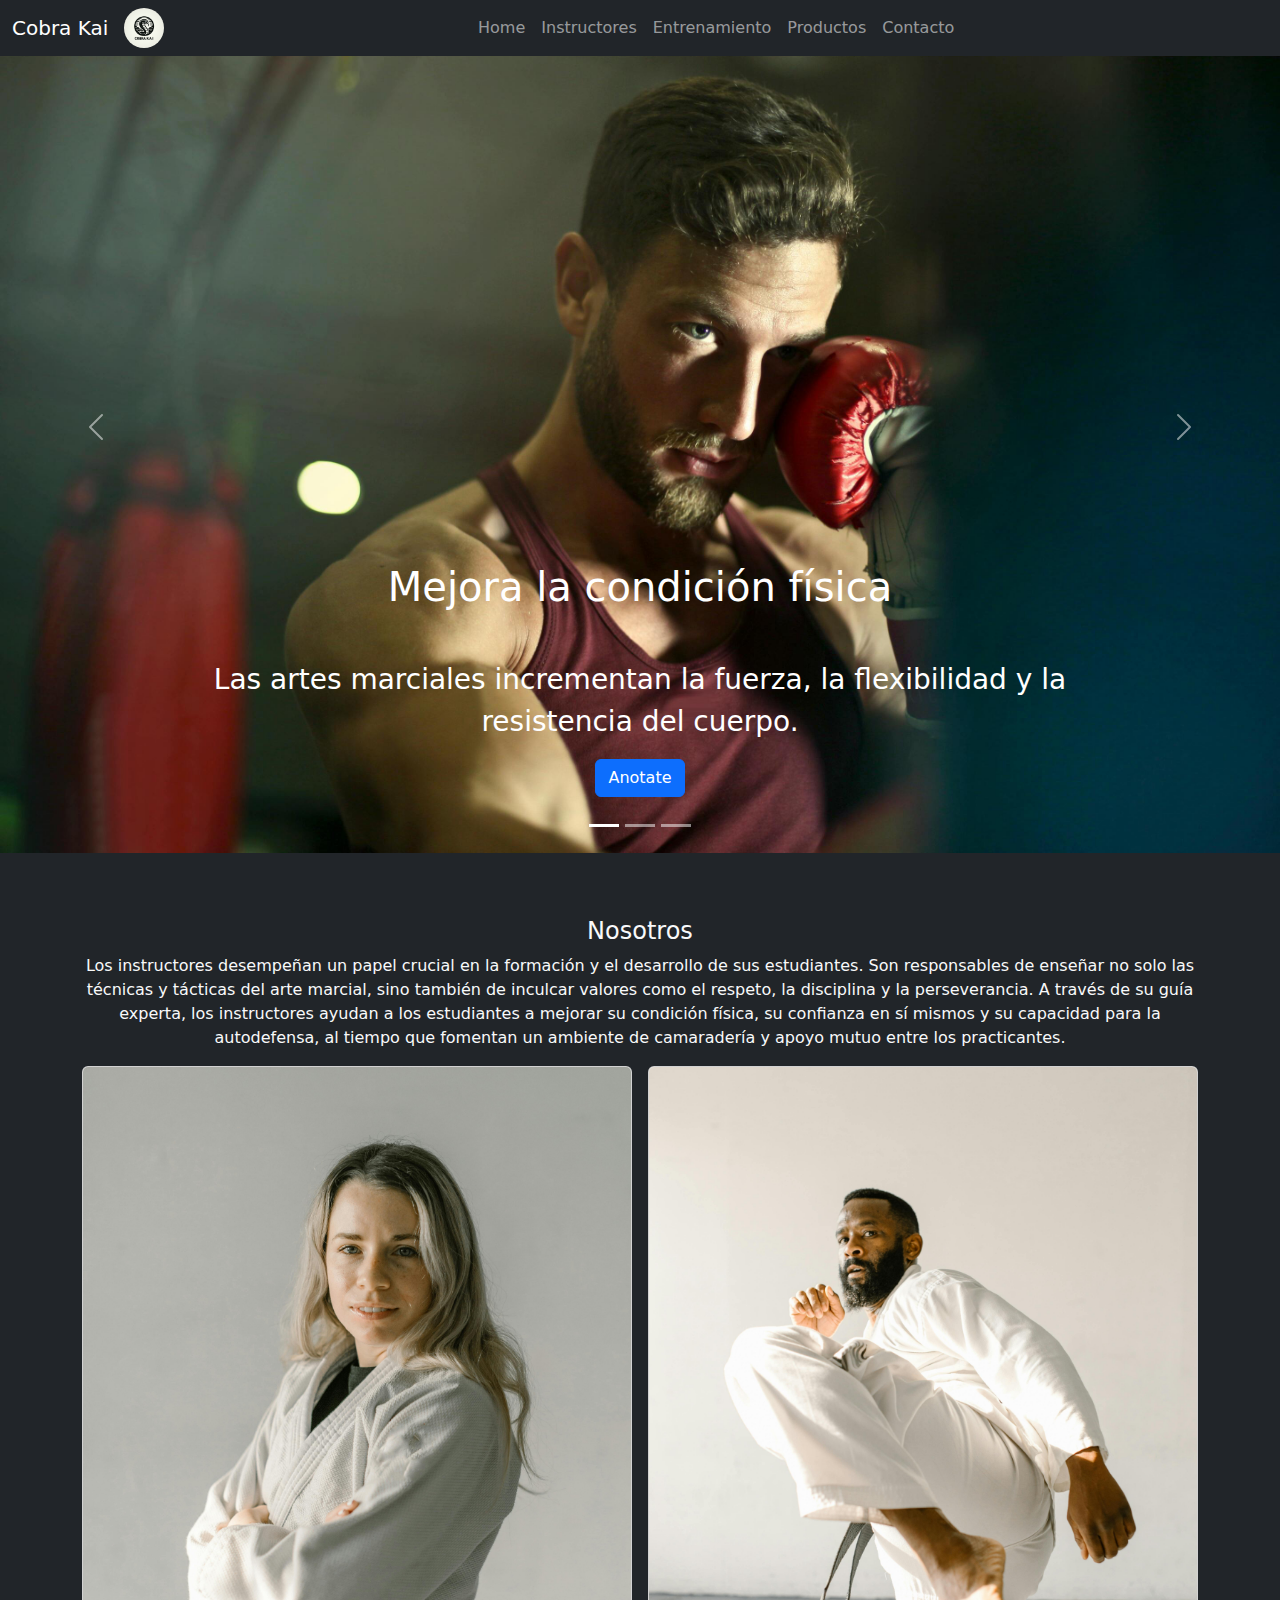
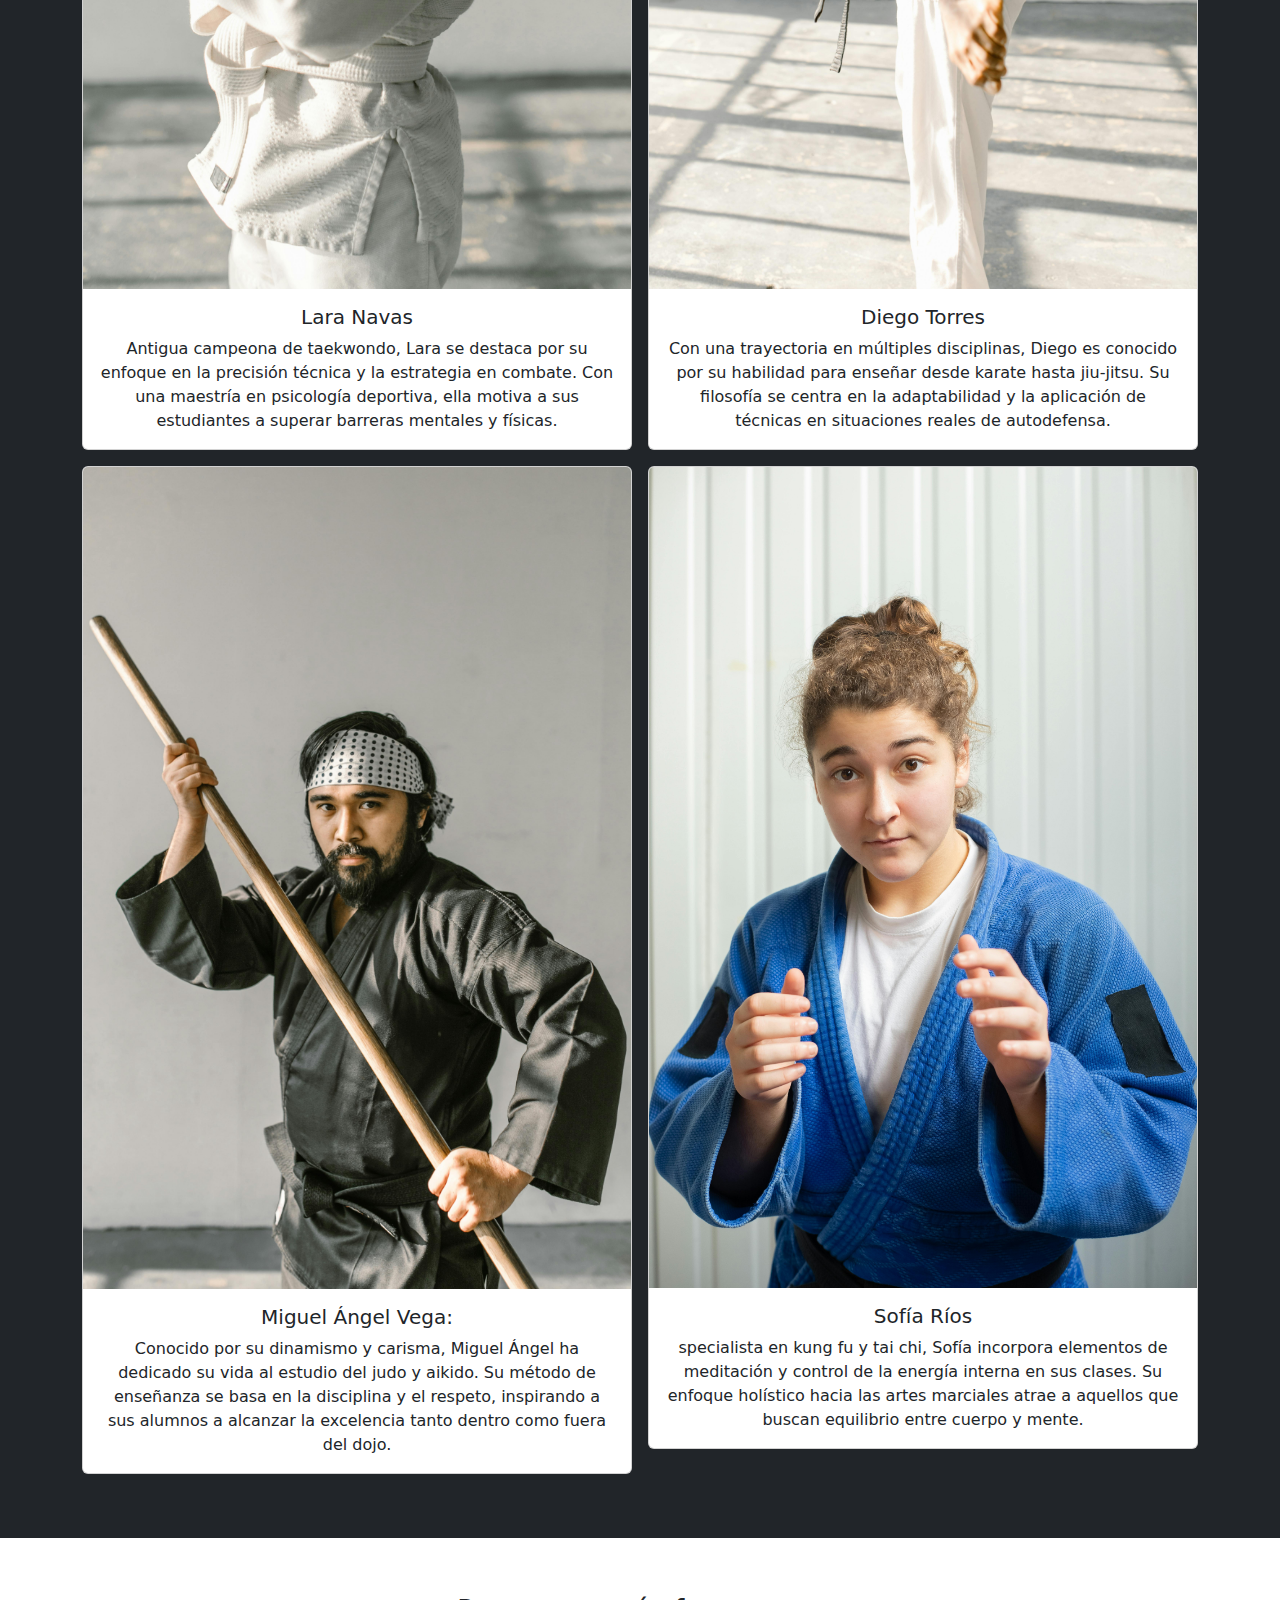
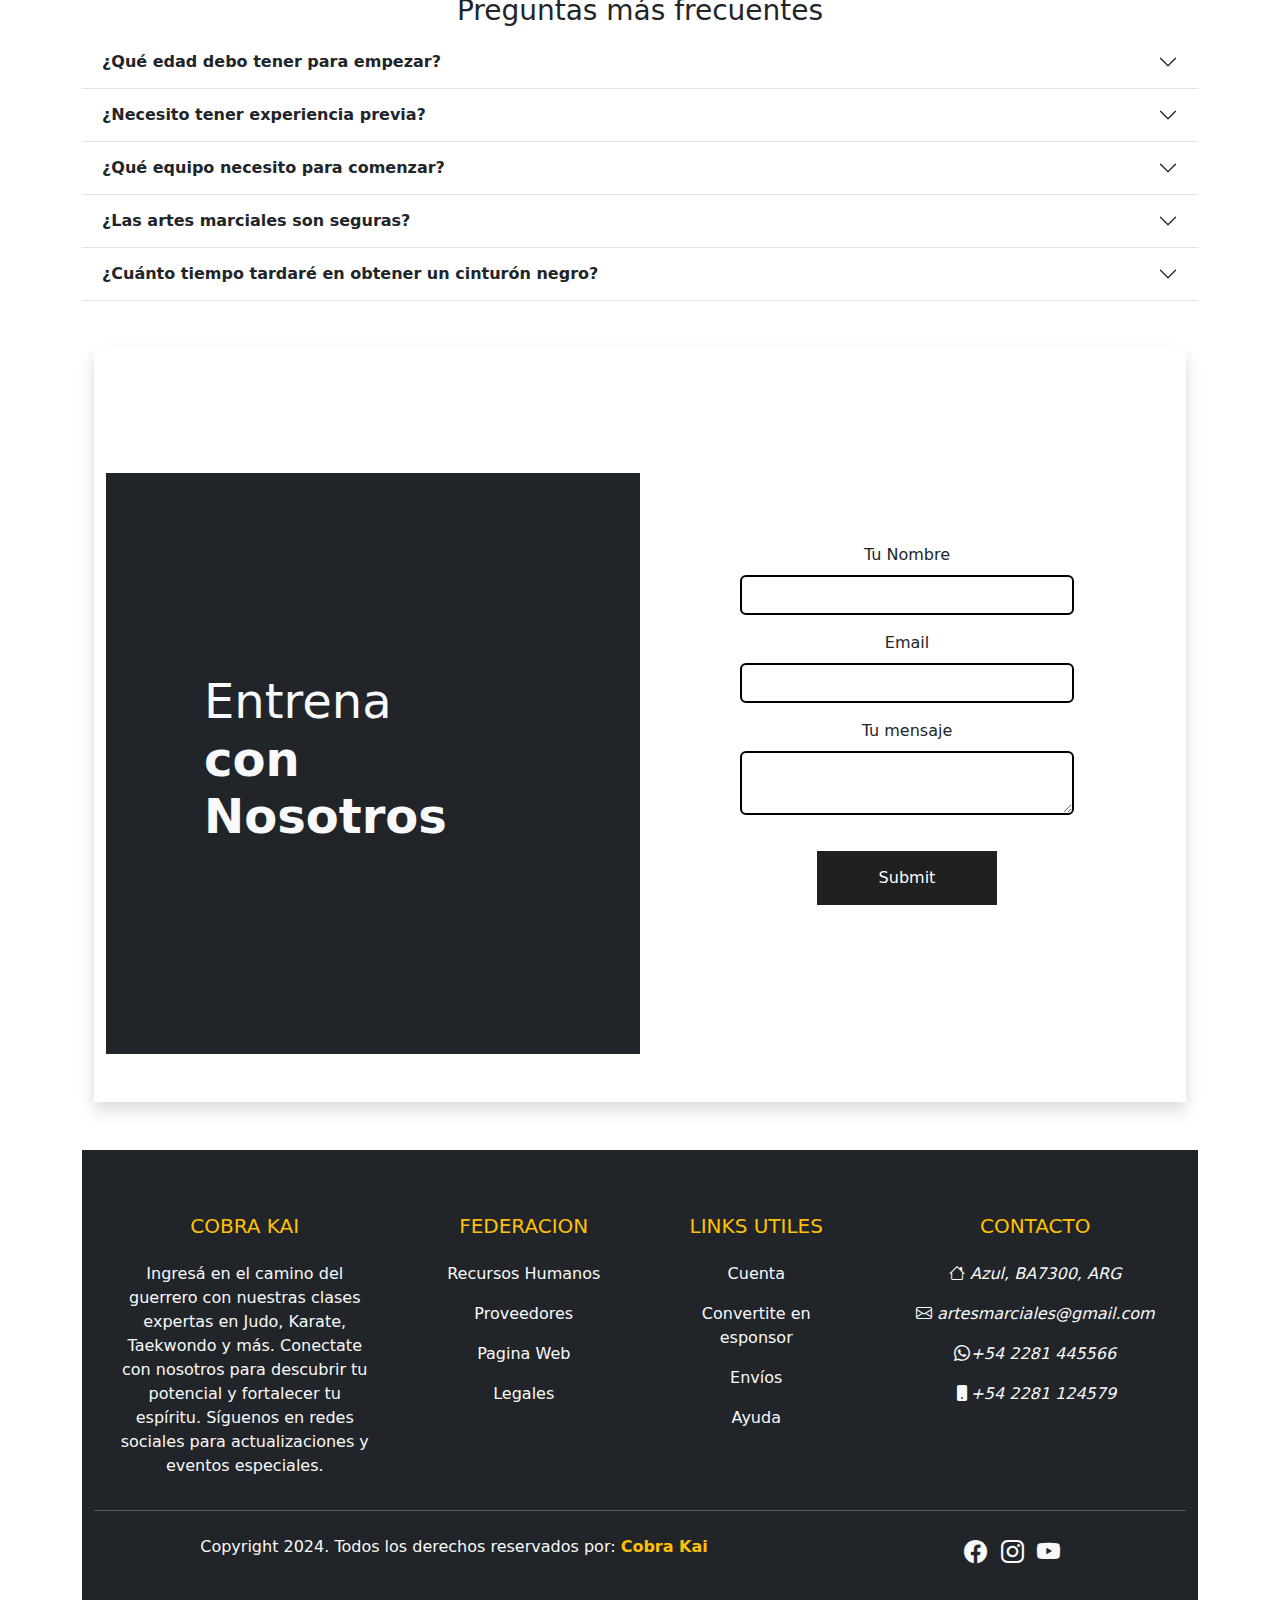
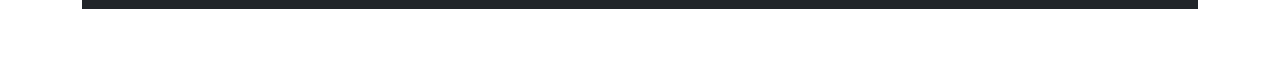
==== index.html @ 39f4a9e7 "version 1.0" ====
<!DOCTYPE html>
<html lang="en">
  <head>
    <meta charset="UTF-8" />
    <meta name="viewport" content="width=device-width, initial-scale=1.0" />
    <link rel="stylesheet" href="https://cdn.jsdelivr.net/npm/bootstrap-icons@1.11.3/font/bootstrap-icons.min.css">
    <link
      href="https://cdn.jsdelivr.net/npm/bootstrap@5.3.3/dist/css/bootstrap.min.css"
      rel="stylesheet"
      integrity="sha384-QWTKZyjpPEjISv5WaRU9OFeRpok6YctnYmDr5pNlyT2bRjXh0JMhjY6hW+ALEwIH"
      crossorigin="anonymous"
    />
    <link rel="stylesheet" href="https://cdnjs.cloudflare.com/ajax/libs/animate.css/4.1.1/animate.min.css" integrity="sha512-c42qTSw/wPZ3/5LBzD+Bw5f7bSF2oxou6wEb+I/lqeaKV5FDIfMvvRp772y4jcJLKuGUOpbJMdg/BTl50fJYAw==" crossorigin="anonymous" referrerpolicy="no-referrer" />
    <link rel="stylesheet" href="estilos.css" />
    <title>Cobra Kai</title>
  </head>
<body>
    <!-- Navbar inicio -->
    <nav class="navbar navbar-expand-sm bg-dark navbar-danger navbar-dark fixed-top">
      <div class="container-fluid">
        <a class="navbar-brand" href="#">Cobra Kai</a>
          <img src="./multimedia/logo1.jpg" alt="logo" style="width:40px;" class="rounded-pill">
        <button
          class="navbar-toggler"
          type="button"
          data-bs-toggle="collapse"
          data-bs-target="#collapsibleNavbar">
          <span class="navbar-toggler-icon"></span>
        </button>
        <div class="d-flex justify-content-center collapse navbar-collapse" id="collapsibleNavbar">
          <ul class="navbar-nav">
            <li class="nav-item">
              <a class="nav-link" href="#">Home</a>
            </li>
            <li class="nav-item">
              <a class="nav-link" href="./pages/instructores.html">Instructores</a>
            </li>
            <li class="nav-item">
              <a class="nav-link" href="./pages/entrenamiento.html">Entrenamiento</a>
            </li>
            <li class="nav-item">
                <a class="nav-link" href="./pages/productos.html">Productos</a>
            </li>
            <li class="nav-item">
                <a class="nav-link" href="./pages/contacto.html">Contacto</a>
            </li>
          </ul>
        </div>
      </div>
    </nav>
    <!-- navbar fin -->
    <!--Home inicio-->
    <div id="carouselExampleCaptions" class="carousel slide" data-bs-ride="carousel">
      <div class="carousel-indicators">
        <button type="button" data-bs-target="#carouselExampleCaptions" data-bs-slide-to="0" class="active" aria-current="true" aria-label="Slide 1"></button>
        <button type="button" data-bs-target="#carouselExampleCaptions" data-bs-slide-to="1" aria-label="Slide 2"></button>
        <button type="button" data-bs-target="#carouselExampleCaptions" data-bs-slide-to="2" aria-label="Slide 3"></button>
      </div>
      
      <div class="carousel-inner">
        <div class="carousel-item active">
          <img src="/multimedia/tkd10.jpg" class="d-block w-100" alt="alumno de arte marcial 1">
          <div class="carousel-caption mt-4 d-none d-md-block">
            <h1>Mejora la condición física</h1>
            <p class="mt-5 fs-3">Las artes marciales incrementan la fuerza, la flexibilidad y la resistencia del cuerpo.</p>
            <p><a href="#" class="btn btn-primary mt3">Anotate</a></p>
          </div>
        </div>
        <div class="carousel-item">
          <img src="/multimedia/tkd3.jpg" class="d-block w-100" alt="alumno de arte marcial 2" style="opacity: 0.9;">
          <div class="carousel-caption mt-4 d-none d-md-block">
            <h1>Fomenta la disciplina</h1>
            <p class="mt-5 fs-3">Entrenar en artes marciales enseña autodisciplina y mejora la concentración.</p>
            <p><a href="#" class="btn btn-primary mt3">Anotate</a></p>
          </div>
        </div>
        <div class="carousel-item">
          <img src="/multimedia/tkd4 (1).jpg" class="d-block w-100" alt="alumno de arte marcial 3" style="opacity: 0.9;">
          <div class="carousel-caption mt-4 d-none d-md-block">
            <h1>Desarrolla la confianza</h1>
            <p class="mt-5 fs-3">Aprender técnicas de defensa personal eleva la confianza en uno mismo y la seguridad.</p>
            <p><a href="#" class="btn btn-primary mt3">Anotate</a></p>
          </div>
        </div>
      </div>
      <button class="carousel-control-prev" type="button" data-bs-target="#carouselExampleCaptions" data-bs-slide="prev">
        <span class="carousel-control-prev-icon" aria-hidden="true"></span>
        <span class="visually-hidden">Previous</span>
      </button>
      <button class="carousel-control-next" type="button" data-bs-target="#carouselExampleCaptions" data-bs-slide="next">
        <span class="carousel-control-next-icon" aria-hidden="true"></span>
        <span class="visually-hidden">Next</span>
      </button>
    </div>
    <!--Home fin-->
    <!--Nosotros Inicio-->
    <div class="p-3 mb-2 bg-dark text-light">
    <div class="container text-center py-5">
    <h4>Nosotros</h4>
      <p class="text-light">Los instructores desempeñan un papel crucial en la formación y el desarrollo de sus estudiantes. Son responsables de enseñar no solo las técnicas y tácticas del arte marcial, sino también de inculcar valores como el respeto, la disciplina y la perseverancia. A través de su guía experta, los instructores ayudan a los estudiantes a mejorar su condición física, su confianza en sí mismos y su capacidad para la autodefensa, al tiempo que fomentan un ambiente de camaradería y apoyo mutuo entre los practicantes.</p>
      <div class="row row-cols-1 row-cols-sm-2 g-3">
        <div class="col">
          <div class="card">
            <img src="/multimedia/tkd9.jpg" class="card-img-top" alt="card-grid-image">
            <div class="card-body">
              <h5 class="card-title">Lara Navas</h5>
              <p class="card-text">Antigua campeona de taekwondo, Lara se destaca por su enfoque en la precisión técnica y la estrategia en combate. Con una maestría en psicología deportiva, ella motiva a sus estudiantes a superar barreras mentales y físicas.</p>
            </div>
          </div>
        </div>
        <div class="col">
          <div class="card">
            <img src="/multimedia/tkd2.jpg" class="card-img-top" alt="card-grid-image">
            <div class="card-body">
              <h5 class="card-title">Diego Torres</h5>
              <p class="card-text">Con una trayectoria en múltiples disciplinas, Diego es conocido por su habilidad para enseñar desde karate hasta jiu-jitsu. Su filosofía se centra en la adaptabilidad y la aplicación de técnicas en situaciones reales de autodefensa.</p>
            </div>
          </div>
        </div>
        <div class="col">
          <div class="card">
            <img src="/multimedia/tkd12.jpg" class="card-img-top" alt="card-grid-image">
            <div class="card-body">
              <h5 class="card-title">Miguel Ángel Vega:</h5>
              <p class="card-text">Conocido por su dinamismo y carisma, Miguel Ángel ha dedicado su vida al estudio del judo y aikido. Su método de enseñanza se basa en la disciplina y el respeto, inspirando a sus alumnos a alcanzar la excelencia tanto dentro como fuera del dojo.</p>
            </div>
          </div>
        </div>
        <div class="col">
          <div class="card">
            <img src="/multimedia/tkd13.jpg" class="card-img-top" alt="card-grid-image">
            <div class="card-body">
              <h5 class="card-title">Sofía Ríos</h5>
              <p class="card-text">specialista en kung fu y tai chi, Sofía incorpora elementos de meditación y control de la energía interna en sus clases. Su enfoque holístico hacia las artes marciales atrae a aquellos que buscan equilibrio entre cuerpo y mente.</p>
            </div>
          </div>
        </div>
      </div>
    </div>
    </div>
    <!--Nosotros Fin-->
    <!--FAQ inicio-->
    <div class="container text-center py-5">
      <h3>Preguntas más frecuentes</h3>
      <div class="accordion accordion-flush" id="accordionFlushExample">
        <div class="accordion-item">
          <h2 class="accordion-header" id="flush-headingOne">
            <button class="accordion-button collapsed" type="button" data-bs-toggle="collapse" data-bs-target="#flush-collapseOne" aria-expanded="false" aria-controls="flush-collapseOne">
              <strong>¿Qué edad debo tener para empezar?</strong>
            </button>
          </h2>
          <div id="flush-collapseOne" class="accordion-collapse collapse" aria-labelledby="flush-headingOne" data-bs-parent="#accordionFlushExample">
            <div class="accordion-body">No hay una edad mínima o máxima; ofrecemos clases para todas las edades y niveles de habilidad.</div>
          </div>
        </div>
        <div class="accordion-item">
          <h2 class="accordion-header" id="flush-headingTwo">
            <button class="accordion-button collapsed" type="button" data-bs-toggle="collapse" data-bs-target="#flush-collapseTwo" aria-expanded="false" aria-controls="flush-collapseTwo">
              <strong>¿Necesito tener experiencia previa?</strong>
            </button>
          </h2>
          <div id="flush-collapseTwo" class="accordion-collapse collapse" aria-labelledby="flush-headingTwo" data-bs-parent="#accordionFlushExample">
            <div class="accordion-body">No es necesario, contamos con programas para principiantes y avanzados.</div>
          </div>
        </div>
        <div class="accordion-item">
          <h2 class="accordion-header" id="flush-headingThree">
            <button class="accordion-button collapsed" type="button" data-bs-toggle="collapse" data-bs-target="#flush-collapseThree" aria-expanded="false" aria-controls="flush-collapseThree">
              <strong>¿Qué equipo necesito para comenzar?</strong>
            </button>
          </h2>
          <div id="flush-collapseThree" class="accordion-collapse collapse" aria-labelledby="flush-headingThree" data-bs-parent="#accordionFlushExample">
            <div class="accordion-body">Solo necesitas ropa cómoda. El equipo especializado se proporcionará o recomendará durante las primeras clases.</div>
          </div>
        </div>
        <div class="accordion-item">
          <h2 class="accordion-header" id="flush-headingFour">
            <button class="accordion-button collapsed" type="button" data-bs-toggle="collapse" data-bs-target="#flush-collapseFour" aria-expanded="false" aria-controls="flush-collapseFour">
              <strong>¿Las artes marciales son seguras?</strong>
            </button>
          </h2>
          <div id="flush-collapseFour" class="accordion-collapse collapse" aria-labelledby="flush-headingFour" data-bs-parent="#accordionFlushExample">
            <div class="accordion-body">Sí, la seguridad es nuestra prioridad. Todos los entrenamientos se realizan bajo supervisión y con medidas de protección adecuadas.</div>
          </div>
        </div>
        <div class="accordion-item">
          <h2 class="accordion-header" id="flush-headingFive">
            <button class="accordion-button collapsed" type="button" data-bs-toggle="collapse" data-bs-target="#flush-collapseFive" aria-expanded="false" aria-controls="flush-collapseFive">
              <strong>¿Cuánto tiempo tardaré en obtener un cinturón negro?</strong>
            </button>
          </h2>
          <div id="flush-collapseFive" class="accordion-collapse collapse" aria-labelledby="flush-headingFive" data-bs-parent="#accordionFlushExample">
            <div class="accordion-body">Depende de tu dedicación y progreso, pero generalmente toma varios años de entrenamiento constante.</div>
      </div>
    </div>
    <!--FAQ fin-->
    <!-- Contacto Inicio -->
    <div class="container py-5">
      <div class="form-area border-0 rounded-0 shadow">
        <div class="container py-5">
          <div class="row single-form g-0 all">
            <div class="col-sm-12 col-lg-6">
                <div class="left bg-dark text-light" style="text-align: left;">
                  <h2><span>Entrena</span><br>con Nosotros</h2>
                </div>
            </div>
            <div class="col-sm-12 col-lg-6">
              <div class="right">
                <i class="fa fa-caret-left"></i>
                <form>
                  <div class="mb-3">
                    <label for="exampleInputEmail1" class="form-label">Tu Nombre</label>
                    <input type="text" class="form-control" id="exampleInputEmail1" aria-describedby="emailHelp">
                    <div id="emailHelp" class="form-text"></div>
                  </div>
                  <div class="mb-3">
                    <label for="exampleInputPassword1" class="form-label">Email</label>
                    <input type="email" class="form-control" id="exampleInputPassword1">
                    </div>
                  <div class="mb-3">
                    <label for="exampleInputPassword1" class="form-label">Tu mensaje</label>
                    <textarea class="form-control" id="exampleInputPassword1"></textarea>
                  </div>
                  <button type="submit" class="btn btn-primary">Submit</button>
                </form>
              </div>
            </div>
          </div>
        </div>
      </div>
  </div>
  <!-- Contacto Fin -->
  <!-- Footer -->
  <footer class="bg-dark text-light pt-5 pb-4">
    <div class="container text-center text-md-left">
      <div class="row text-center text-md-left">
        <!--Columna 1-->
        <div class="col-md-3 col-lg-3 col-xl-3 mx-auto mt-3">
          <h5 class="text-uppercase mb-4 font-weight-bold text-warning">Cobra Kai</h5>
          <p class="text-light text-a">
            Ingresá en el camino del guerrero con nuestras clases expertas en Judo, Karate, Taekwondo y más. Conectate con nosotros para descubrir tu potencial y fortalecer tu espíritu. Síguenos en redes sociales para actualizaciones y eventos especiales.
          </p>
        </div>
        <!--Columna 2-->
        <div class="col-md-2 col-lg-2 col-xl-2 mx-auto mt-3">
          <h5 class="text-uppercase mb-4 font-weight-bold text-warning">Federacion</h5>
        <p>
          <a href="" class="text-light" style="text-decoration: none;">Recursos Humanos</a>
        </p>
        <p>
          <a href="" class="text-light" style="text-decoration: none;">Proveedores</a>
        </p>
        <p>
          <a href="" class="text-light" style="text-decoration: none;">Pagina Web</a>
        </p>
        <p>
          <a href="" class="text-light" style="text-decoration: none;">Legales</a>
        </p>
        </div>
        <!--Columna 3-->
        <div class="col-md-3 col-lg-2 col-xl-2 mx-auto mt-3">
          <h5 class="text-uppercase mb-4 font-weight-bold text-warning">Links Utiles</h5>
          <p>
            <a href="" class="text-light" style="text-decoration: none;">Cuenta</a>
          </p>
          <p>
            <a href="" class="text-light" style="text-decoration: none;">Convertite en esponsor</a>
          </p>
          <p>
            <a href="" class="text-light" style="text-decoration: none;">Envíos</a>
          </p>
          <p>
            <a href="" class="text-light" style="text-decoration: none;">Ayuda</a>
          </p>
        </div>
        <!--Columna 4-->
        <div class="col-md-4 col-lg-3 col-xl-3 mx-auto mt-3">
          <h5 class="text-uppercase mb-4 font-weight-bold text-warning">Contacto</h5>
          <p>
            <i class="bi bi-house"> Azul, BA7300, ARG</i>
          </p>
          <p>
            <i class="bi bi-envelope"> artesmarciales@gmail.com</i>
          </p>
          <p>
            <i class="bi bi-whatsapp">+54 2281 445566</i>
          </p>
          <p>
            <i class="bi bi-phone-fill">+54 2281 124579</i>
          </p>
        </div>
      </div>
      <hr class="mb-4">
      <div class="row allign-items-center">
        <div class="col-md-7 col-lg-8 ">
          <p>Copyright 2024. Todos los derechos reservados por:
            <a href="#" style="text-decoration: none;">
              <strong class="text-warning">Cobra Kai</strong>
            </a>
          </p>
        </div>
        <div class="col-md-5 col-lg-4">
          <div class="text-center text-md-right">
            <ul class="list-unstyled list-inline">
              <!--Facebook-->
              <li class="list-inline-item">
                <a href="#" class="btn-floating btn-sm
                text-light" style="font-size: 23px;"><i class="bi bi-facebook"></i></a>
              </li>
              <!--Instagram-->
              <li class="list-inline-item">
                <a href="#" class="btn-floating btn-sm
                text-light" style="font-size: 23px;"><i class="bi bi-instagram"></i></a>
              </li>
              <!--Youtube-->
              <li class="list-inline-item">
                <a href="#" class="btn-floating btn-sm
                text-light" style="font-size: 23px;"><i class="bi bi-youtube"></i></a>
              </li>
            </ul>
          </div>
        </div>
      </div>
    </div>
  </footer>
  <!-- Footer Fin -->


    <script
    src="https://cdn.jsdelivr.net/npm/bootstrap@5.3.3/dist/js/bootstrap.bundle.min.js"
    integrity="sha384-YvpcrYf0tY3lHB60NNkmXc5s9fDVZLESaAA55NDzOxhy9GkcIdslK1eN7N6jIeHz"
    crossorigin="anonymous"
    ></script>
    <script src="https://cdnjs.cloudflare.com/ajax/libs/jquery/3.7.1/jquery.min.js" integrity="sha512-v2CJ7UaYy4JwqLDIrZUI/4hqeoQieOmAZNXBeQyjo21dadnwR+8ZaIJVT8EE2iyI61OV8e6M8PP2/4hpQINQ/g==" crossorigin="anonymous" referrerpolicy="no-referrer"></script>
</body>
</html>
---- estilos.css ----
* {
  margin: 0;
  padding: 0;
}

.form-area {
  padding-top: 7%;
}
.row.single.form{
  box-shadow: 0 2px 20px -5px rgba(0,0,0,0.5);
  background: #000;
}
.left {
  padding: 200px 98px;
}
.left h2{
  font-weight: 700;
  font-size: 48px;
}

.left h2 span{
  font-weight: 100;
}
.right {
  padding: 70px 100px;
  position: relative;
}
.right i{
  position: absolute;
  font-size: 80px;
  left: -27px;
  top: 40%;
}
.form-control{
  border: 2px solid #000;
}
.right button{
  border: none;
  border-radius: 0;
  background: #202020;
  width: 180px;
  color: #fff;
  padding: 15px 0;
  display: inline-block;
  font-size: 16px;
  margin-top: 20px;
  cursor: pointer;
}

/*# sourceMappingURL=estilos.css.map */
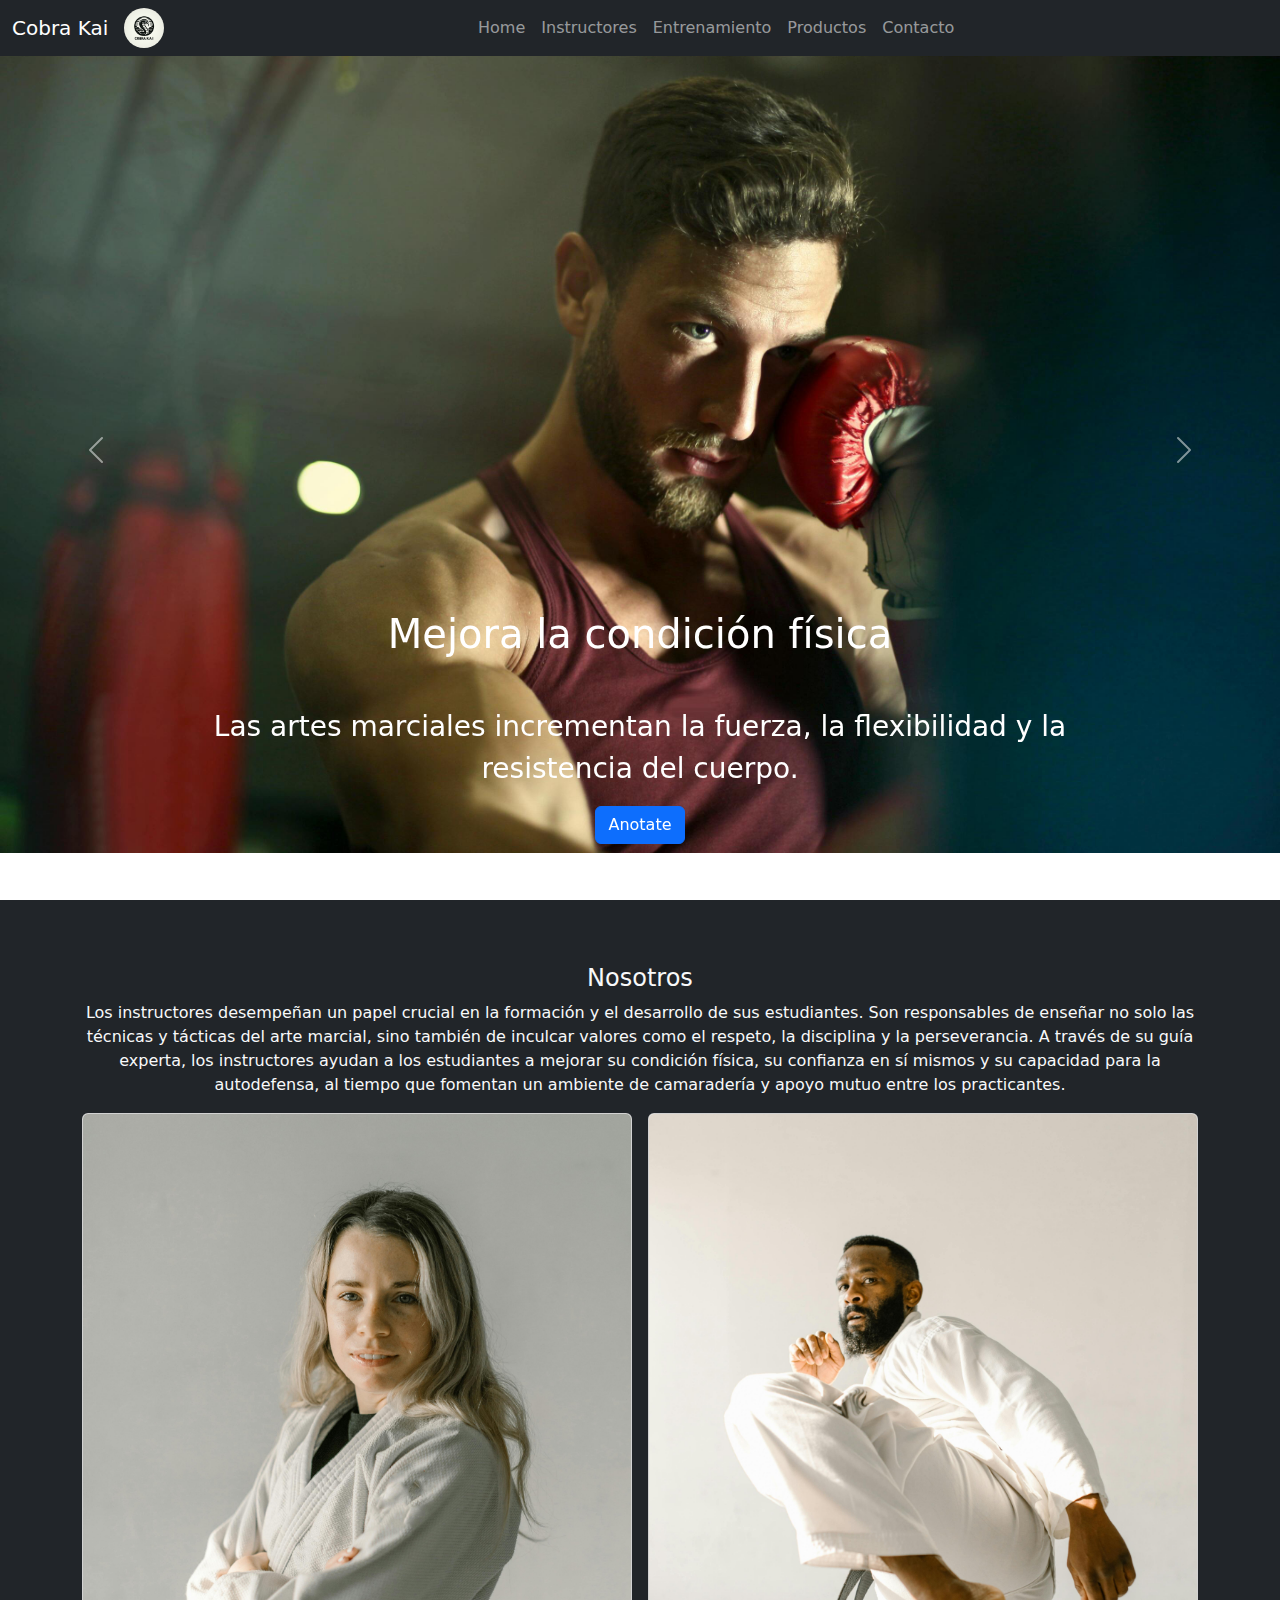
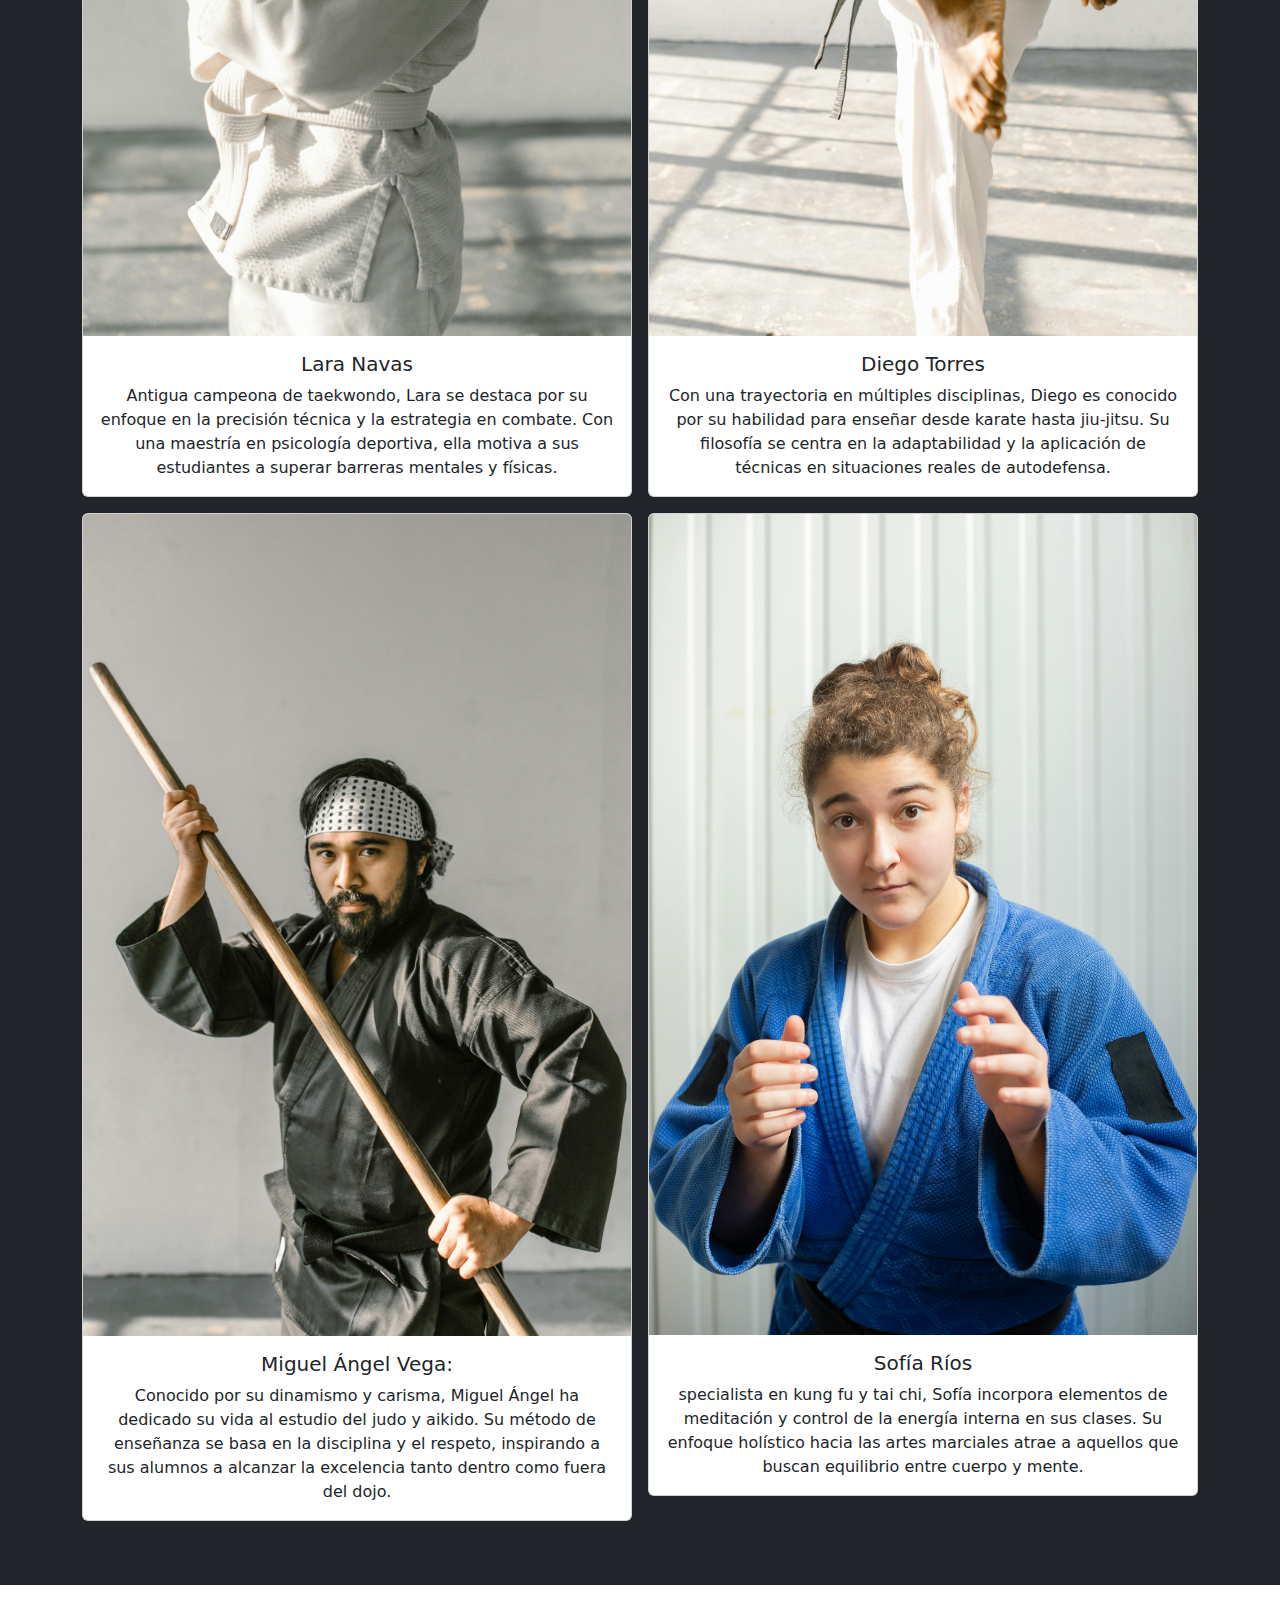
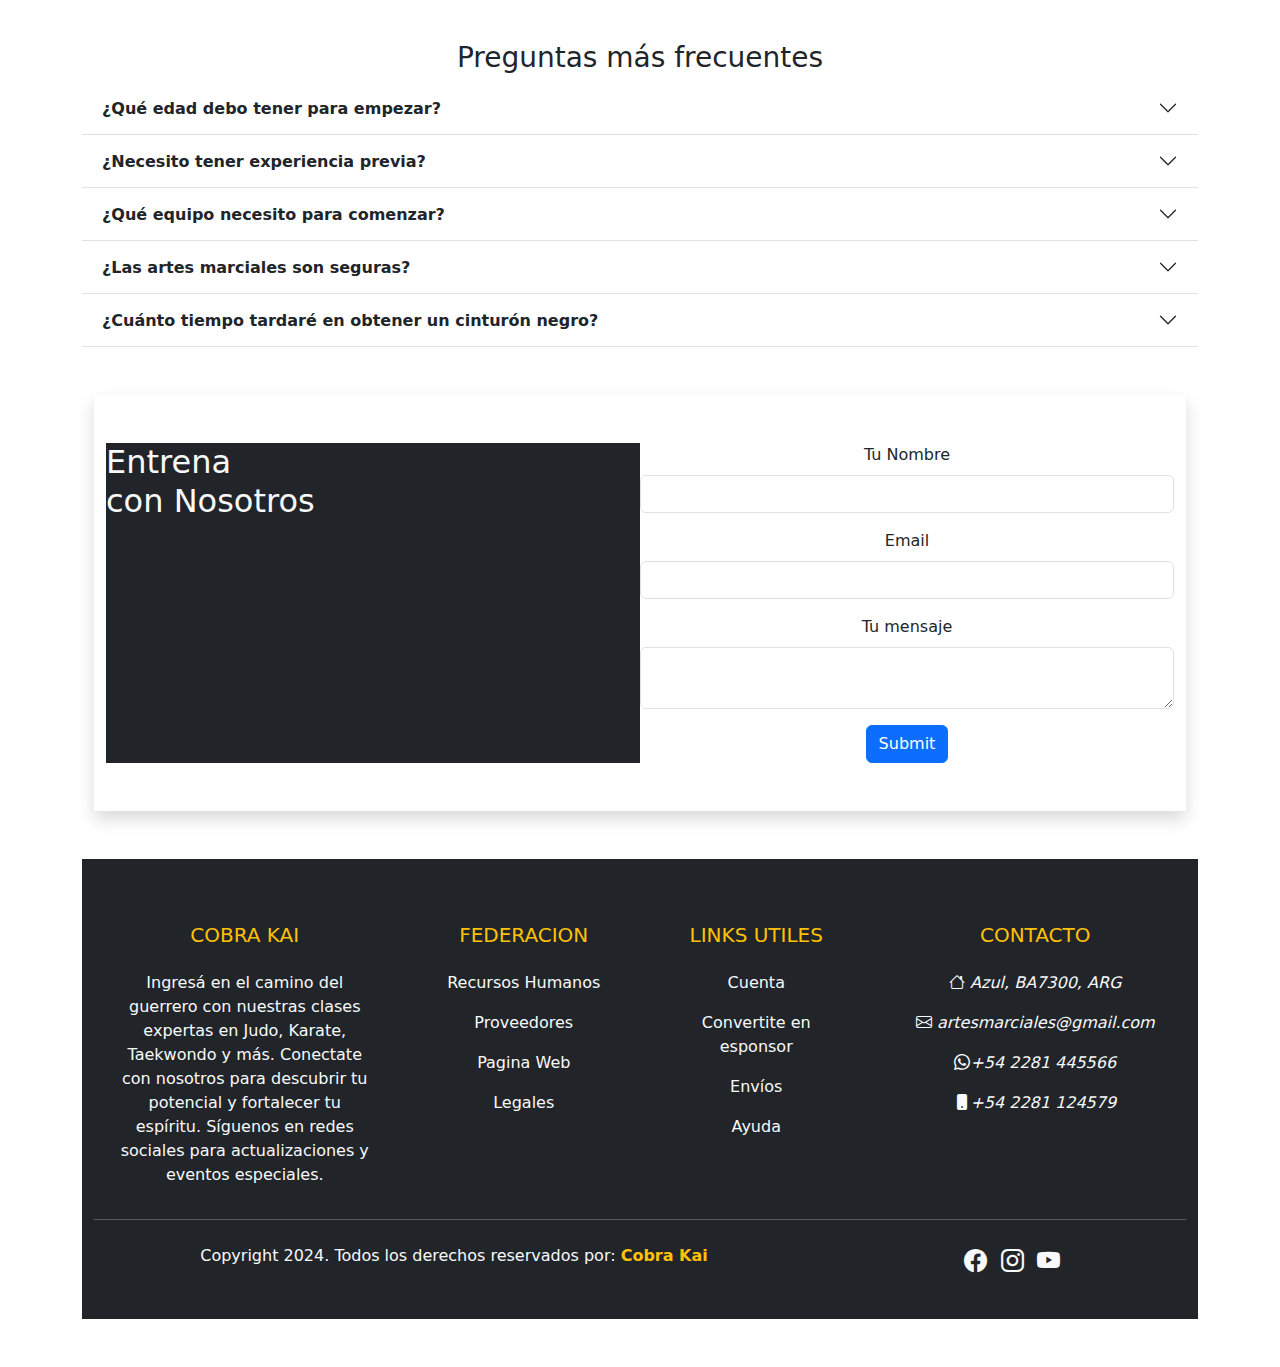
==== commit 91655107: "correccion de errores en las paginas" ====
--- a/index.html
+++ b/index.html
@@ -199,9 +199,9 @@
       <div class="form-area border-0 rounded-0 shadow">
         <div class="container py-5">
           <div class="row single-form g-0 all">
-            <div class="col-sm-12 col-lg-6">
+            <div class="col-sm-12 col-lg-6 bg-dark">
                 <div class="left bg-dark text-light" style="text-align: left;">
-                  <h2><span>Entrena</span><br>con Nosotros</h2>
+                  <h2 style="text-align: left; justify-self: ;"><span>Entrena</span><br>con Nosotros</h2>
                 </div>
             </div>
             <div class="col-sm-12 col-lg-6">
--- a/estilos.css
+++ b/estilos.css
@@ -3,48 +3,9 @@
   padding: 0;
 }
 
-.form-area {
-  padding-top: 7%;
-}
-.row.single.form{
-  box-shadow: 0 2px 20px -5px rgba(0,0,0,0.5);
-  background: #000;
-}
-.left {
-  padding: 200px 98px;
-}
-.left h2{
-  font-weight: 700;
-  font-size: 48px;
-}
-
-.left h2 span{
-  font-weight: 100;
-}
-.right {
-  padding: 70px 100px;
-  position: relative;
-}
-.right i{
-  position: absolute;
-  font-size: 80px;
-  left: -27px;
-  top: 40%;
-}
-.form-control{
-  border: 2px solid #000;
-}
-.right button{
-  border: none;
-  border-radius: 0;
-  background: #202020;
-  width: 180px;
-  color: #fff;
-  padding: 15px 0;
-  display: inline-block;
-  font-size: 16px;
-  margin-top: 20px;
-  cursor: pointer;
+.carousel-item {
+  height: 100vh;
+  min-height: 300px;
 }
 
 /*# sourceMappingURL=estilos.css.map */
